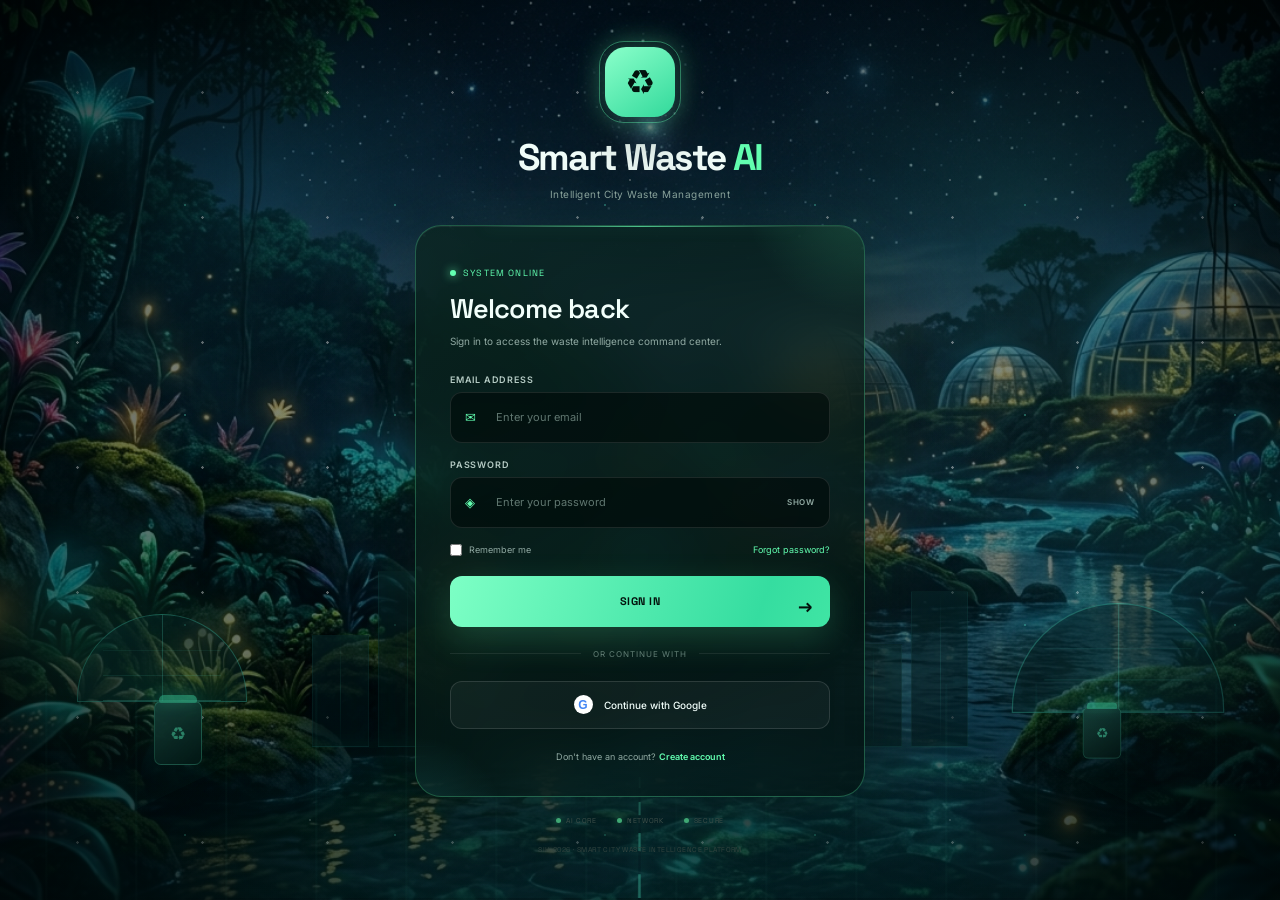
==== frontend/login.html @ f63425d2 "Add futuristic login page" ====
<!DOCTYPE html>
<html lang="en">
<head>
    <meta charset="UTF-8">
    <meta name="viewport" content="width=device-width, initial-scale=1.0">

    <title>Smart Waste AI | Secure Access</title>

    <link rel="icon" type="image/png" href="dustbin-favicon.png">

    <!-- Google Fonts -->
    <link rel="preconnect" href="https://fonts.googleapis.com">
    <link rel="preconnect" href="https://fonts.gstatic.com" crossorigin>

    <link
        href="https://fonts.googleapis.com/css2?family=Inter:wght@400;500;600;700&family=Space+Grotesk:wght@400;500;600;700&display=swap"
        rel="stylesheet"
    >

    <style>

        /* =========================================================
           GLOBAL
        ========================================================= */

        * {
            margin: 0;
            padding: 0;
            box-sizing: border-box;
        }

        :root {
            --green: #63ffb1;
            --green-bright: #8affca;
            --cyan: #48eaff;
            --cyan-soft: #64f4ff;

            --white: #f2fffb;
            --muted: #91aaa3;

            --dark: #020708;
            --panel: rgba(4, 20, 17, 0.68);

            --border: rgba(99, 255, 177, 0.28);
        }

        html,
        body {
            width: 100%;
            min-height: 100%;
        }

        body {
            min-height: 100vh;

            overflow-x: hidden;

            font-family: "Inter", sans-serif;

            color: var(--white);

            background:
                #020708;
        }

        button,
        input {
            font-family: inherit;
        }


        /* =========================================================
           CINEMATIC BACKGROUND
        ========================================================= */

        .background {
            position: fixed;

            inset: 0;

            overflow: hidden;

            pointer-events: none;

            z-index: 0;

            background:
                linear-gradient(
                   rgba(0, 15, 13, 0.35),
                   rgba(0, 8, 10, 0.55)
                ),
                url("Gemini_Generated_Image_nkt866nkt866nkt8.png");

            background-size: cover;
            background-position: center;
            background-repeat: no-repeat;
        }


        /* =========================================================
           SKY
        ========================================================= */

        .sky {
            position: absolute;

            inset: 0;

            background:
                radial-gradient(
                    circle at 20% 20%,
                    rgba(52, 217, 255, 0.10),
                    transparent 20%
                ),
                radial-gradient(
                    circle at 80% 22%,
                    rgba(66, 255, 181, 0.08),
                    transparent 22%
                );
        }


        /* =========================================================
           STARS
        ========================================================= */

        .stars {
            position: absolute;

            inset: 0;

            background-image:
                radial-gradient(
                    circle,
                    rgba(255,255,255,0.9) 1px,
                    transparent 1.5px
                ),
                radial-gradient(
                    circle,
                    rgba(100,255,221,0.7) 1px,
                    transparent 1.5px
                ),
                radial-gradient(
                    circle,
                    rgba(255,255,255,0.55) 1px,
                    transparent 1.5px
                );

            background-size:
                125px 125px,
                210px 210px,
                320px 320px;

            background-position:
                15px 30px,
                80px 100px,
                150px 20px;

            opacity: 0.48;

            animation: starDrift 30s linear infinite;
        }

        @keyframes starDrift {

            from {
                transform: translateY(0);
            }

            to {
                transform: translateY(35px);
            }
        }


        /* =========================================================
           DISTANT FUTURISTIC CITY
        ========================================================= */

        .city {
            position: absolute;

            left: 0;
            right: 0;
            bottom: 17%;

            height: 31%;

            display: flex;

            justify-content: center;

            align-items: flex-end;

            gap: 9px;

            opacity: 0.58;
        }

        .building {
            position: relative;

            width: clamp(32px, 4.5vw, 80px);

            background:
                linear-gradient(
                    180deg,
                    rgba(10, 42, 45, 0.95),
                    rgba(2, 17, 20, 0.99)
                );

            border:
                1px solid rgba(73, 237, 222, 0.12);

            box-shadow:
                inset 0 0 35px rgba(65, 255, 220, 0.035);
        }

        .building::before {
            content: "";

            position: absolute;

            inset: 10px 7px;

            background-image:
                linear-gradient(
                    90deg,
                    transparent 70%,
                    rgba(82,255,211,0.42) 71%,
                    transparent 72%
                ),
                linear-gradient(
                    0deg,
                    transparent 70%,
                    rgba(82,255,211,0.36) 71%,
                    transparent 72%
                );

            background-size:
                15px 18px;

            opacity: 0.55;
        }

        .building::after {
            content: "";

            position: absolute;

            left: 50%;

            top: 0;

            width: 1px;

            height: 100%;

            background:
                linear-gradient(
                    transparent,
                    rgba(78,255,219,0.18),
                    transparent
                );
        }

        .building:nth-child(1) {
            height: 40%;
        }

        .building:nth-child(2) {
            height: 63%;
        }

        .building:nth-child(3) {
            height: 35%;
        }

        .building:nth-child(4) {
            height: 76%;
        }

        .building:nth-child(5) {
            height: 51%;
        }

        .building:nth-child(6) {
            height: 87%;
        }

        .building:nth-child(7) {
            height: 45%;
        }

        .building:nth-child(8) {
            height: 68%;
        }

        .building:nth-child(9) {
            height: 37%;
        }

        .building:nth-child(10) {
            height: 56%;
        }


        /* =========================================================
           FUTURISTIC DOMES
        ========================================================= */

        .dome {
            position: absolute;

            bottom: 22%;

            width: 170px;
            height: 88px;

            border-radius:
                170px 170px 0 0;

            border:
                1px solid rgba(84,255,221,0.34);

            background:
                radial-gradient(
                    ellipse at center bottom,
                    rgba(60,255,207,0.13),
                    rgba(3,23,28,0.48) 65%
                );

            box-shadow:
                0 0 40px rgba(53,244,215,0.08),
                inset 0 0 30px rgba(70,255,219,0.08);
        }

        .dome::before {
            content: "";

            position: absolute;

            left: 50%;
            bottom: 0;

            width: 1px;
            height: 100%;

            background:
                rgba(97,255,225,0.24);
        }

        .dome::after {
            content: "";

            position: absolute;

            left: 15%;
            right: 15%;
            bottom: 0;

            height: 1px;

            background:
                rgba(97,255,225,0.24);

            box-shadow:
                0 -25px 0 rgba(97,255,225,0.12),
                0 -50px 0 rgba(97,255,225,0.08);
        }

        .dome-left {
            left: 6%;
        }

        .dome-right {
            right: 6%;

            transform: scale(1.25);
        }


        /* =========================================================
           SMART BINS
        ========================================================= */

        .smart-bin {
            position: absolute;

            bottom: 15%;

            width: 48px;
            height: 64px;

            border-radius: 7px;

            background:
                linear-gradient(
                    145deg,
                    rgba(31,85,75,0.95),
                    rgba(4,26,22,0.99)
                );

            border:
                1px solid rgba(92,255,199,0.3);

            box-shadow:
                0 0 30px rgba(66,255,192,0.11);
        }

        .smart-bin::before {
            content: "♻";

            position: absolute;

            left: 50%;
            top: 50%;

            transform:
                translate(-50%, -50%);

            color:
                rgba(92,255,199,0.68);

            font-size: 18px;
        }

        .smart-bin::after {
            content: "";

            position: absolute;

            top: -7px;

            left: 4px;
            right: 4px;

            height: 8px;

            border-radius:
                5px 5px 2px 2px;

            background:
                rgba(76,255,194,0.55);

            box-shadow:
                0 0 14px rgba(76,255,194,0.3);
        }

        .bin-left {
            left: 12%;
        }

        .bin-right {
            right: 12%;

            transform: scale(0.8);
        }


        /* =========================================================
           FUTURISTIC ROAD
        ========================================================= */

        .road {
            position: absolute;

            left: 50%;
            bottom: -7%;

            transform:
                translateX(-50%)
                perspective(500px)
                rotateX(65deg);

            width: 76%;
            height: 36%;

            background:
                linear-gradient(
                    90deg,
                    transparent,
                    rgba(30,255,195,0.045),
                    rgba(55,234,255,0.08),
                    rgba(30,255,195,0.045),
                    transparent
                );

            border-top:
                1px solid rgba(67,255,214,0.12);

            box-shadow:
                0 -20px 70px rgba(46,255,206,0.06);
        }

        .road::before {
            content: "";

            position: absolute;

            left: 50%;
            top: -30%;

            width: 2px;
            height: 140%;

            transform:
                translateX(-50%);

            background:
                repeating-linear-gradient(
                    to bottom,
                    rgba(87,255,220,0.6) 0 30px,
                    transparent 30px 65px
                );

            box-shadow:
                0 0 12px rgba(87,255,220,0.45);
        }


        /* =========================================================
           REFLECTIVE GROUND
        ========================================================= */

        .reflection {
            position: absolute;

            left: 0;
            right: 0;
            bottom: 0;

            height: 24%;

            background:
                linear-gradient(
                    180deg,
                    transparent,
                    rgba(20,132,118,0.14)
                );

            opacity: 0.9;
        }

        .reflection::before {
            content: "";

            position: absolute;

            inset: 0;

            background:
                repeating-linear-gradient(
                    90deg,
                    transparent 0 45px,
                    rgba(91,255,218,0.055) 46px,
                    transparent 48px 90px
                );

            animation:
                reflectionMove 8s linear infinite;
        }

        @keyframes reflectionMove {

            from {
                transform: translateX(0);
            }

            to {
                transform: translateX(90px);
            }
        }


        /* =========================================================
           ATMOSPHERIC LIGHT
        ========================================================= */

        .light-beam {
            position: absolute;

            width: 450px;
            height: 450px;

            border-radius: 50%;

            background:
                radial-gradient(
                    circle,
                    rgba(54,255,202,0.16),
                    rgba(54,255,202,0.04) 35%,
                    transparent 70%
                );

            filter: blur(15px);

            animation:
                lightPulse 5s ease-in-out infinite;
        }

        .light-one {
            left: -160px;
            bottom: 4%;
        }

        .light-two {
            right: -160px;
            bottom: 10%;

            background:
                radial-gradient(
                    circle,
                    rgba(55,220,255,0.14),
                    transparent 70%
                );

            animation-delay: 2s;
        }

        @keyframes lightPulse {

            0%,
            100% {
                transform: scale(1);
                opacity: 0.7;
            }

            50% {
                transform: scale(1.12);
                opacity: 1;
            }
        }


        /* =========================================================
           FLOATING PARTICLES
        ========================================================= */

        .particle {
            position: absolute;

            width: 3px;
            height: 3px;

            border-radius: 50%;

            background:
                #6dffcf;

            box-shadow:
                0 0 12px #6dffcf;

            opacity: 0;

            animation:
                particleFloat linear infinite;
        }

        .particle:nth-child(1) {
            left: 8%;
            top: 70%;
            animation-duration: 9s;
        }

        .particle:nth-child(2) {
            left: 18%;
            top: 45%;
            animation-duration: 12s;
        }

        .particle:nth-child(3) {
            left: 30%;
            top: 80%;
            animation-duration: 10s;
        }

        .particle:nth-child(4) {
            left: 44%;
            top: 25%;
            animation-duration: 13s;
        }

        .particle:nth-child(5) {
            left: 62%;
            top: 70%;
            animation-duration: 11s;
        }

        .particle:nth-child(6) {
            left: 74%;
            top: 38%;
            animation-duration: 14s;
        }

        .particle:nth-child(7) {
            left: 88%;
            top: 65%;
            animation-duration: 10s;
        }

        .particle:nth-child(8) {
            left: 95%;
            top: 20%;
            animation-duration: 12s;
        }

        @keyframes particleFloat {

            0% {
                transform:
                    translate3d(0,40px,0)
                    scale(0.4);

                opacity: 0;
            }

            20% {
                opacity: 0.8;
            }

            80% {
                opacity: 0.8;
            }

            100% {
                transform:
                    translate3d(30px,-130px,0)
                    scale(1);

                opacity: 0;
            }
        }


        /* =========================================================
           VIGNETTE
        ========================================================= */

        .background::after {
            content: "";

            position: absolute;

            inset: 0;

            background:
                radial-gradient(
                    ellipse at center,
                    transparent 25%,
                    rgba(0,5,7,0.22) 60%,
                    rgba(0,3,5,0.78) 100%
                );
        }


        /* =========================================================
           PAGE
        ========================================================= */

        .page {
            position: relative;

            z-index: 5;

            min-height: 100vh;

            display: flex;

            align-items: center;
            justify-content: center;

            padding:
                35px 20px;
        }


        /* =========================================================
           AUTH CONTAINER
        ========================================================= */

        .auth-container {
            width: min(450px, 100%);

            animation:
                pageEnter 0.9s ease forwards;
        }

        @keyframes pageEnter {

            from {
                opacity: 0;

                transform:
                    translateY(25px)
                    scale(0.98);
            }

            to {
                opacity: 1;

                transform:
                    translateY(0)
                    scale(1);
            }
        }


        /* =========================================================
           BRAND
        ========================================================= */

        .brand {
            text-align: center;

            margin-bottom: 25px;
        }

        .logo {
            position: relative;

            width: 70px;
            height: 70px;

            margin:
                0 auto 17px;

            display: flex;

            align-items: center;
            justify-content: center;

            border-radius: 21px;

            font-size: 34px;

            color: #02130d;

            background:
                linear-gradient(
                    145deg,
                    #8affca,
                    #32d99b
                );

            box-shadow:
                0 0 30px rgba(99,255,177,0.3),
                0 18px 55px rgba(0,0,0,0.4);

            animation:
                logoFloat 4s ease-in-out infinite;
        }

        .logo::before {
            content: "";

            position: absolute;

            inset: -6px;

            border-radius: 25px;

            border:
                1px solid rgba(99,255,177,0.4);

            box-shadow:
                0 0 25px rgba(99,255,177,0.12);

            animation:
                logoPulse 2.6s ease-in-out infinite;
        }

        @keyframes logoFloat {

            0%,
            100% {
                transform: translateY(0);
            }

            50% {
                transform: translateY(-5px);
            }
        }

        @keyframes logoPulse {

            0%,
            100% {
                opacity: 0.3;
                transform: scale(1);
            }

            50% {
                opacity: 0.8;
                transform: scale(1.08);
            }
        }

        .brand h1 {
            font-family:
                "Space Grotesk",
                sans-serif;

            font-size:
                clamp(29px, 6vw, 37px);

            font-weight: 700;

            letter-spacing:
                -0.045em;
        }

        .brand h1 span {
            color: var(--green);
        }

        .brand p {
            margin-top: 7px;

            color: var(--muted);

            font-size: 10px;

            letter-spacing:
                0.05em;
        }


        /* =========================================================
           GLASS LOGIN PANEL
        ========================================================= */

        .card {
            position: relative;

            padding: 34px;

            border-radius: 26px;

            background:
                linear-gradient(
                    145deg,
                    rgba(10,37,31,0.78),
                    rgba(2,15,13,0.72)
                );

            border:
                1px solid rgba(99,255,177,0.28);

            backdrop-filter:
                blur(25px);

            -webkit-backdrop-filter:
                blur(25px);

            box-shadow:
                0 35px 100px rgba(0,0,0,0.58),
                0 0 70px rgba(99,255,177,0.07),
                inset 0 1px 0 rgba(255,255,255,0.06);

            overflow: hidden;
        }

        .card::before {
            content: "";

            position: absolute;

            width: 240px;
            height: 240px;

            top: -150px;
            right: -120px;

            border-radius: 50%;

            background:
                radial-gradient(
                    circle,
                    rgba(99,255,177,0.18),
                    transparent 70%
                );
        }

        .card::after {
            content: "";

            position: absolute;

            width: 180px;
            height: 180px;

            bottom: -120px;
            left: -90px;

            border-radius: 50%;

            background:
                radial-gradient(
                    circle,
                    rgba(71,234,255,0.14),
                    transparent 70%
                );
        }


        /* =========================================================
           CARD TOP LIGHT
        ========================================================= */

        .card-top-line {
            position: absolute;

            top: 0;
            left: 15%;

            width: 70%;
            height: 1px;

            background:
                linear-gradient(
                    90deg,
                    transparent,
                    rgba(99,255,177,0.7),
                    transparent
                );

            box-shadow:
                0 0 15px rgba(99,255,177,0.35);
        }


        /* =========================================================
           HEADING
        ========================================================= */

        .heading {
            margin-bottom: 25px;
        }

        .heading .status {
            display: inline-flex;

            align-items: center;

            gap: 7px;

            margin-bottom: 12px;

            color: var(--green);

            font-family:
                "Space Grotesk",
                sans-serif;

            font-size: 9px;

            text-transform: uppercase;

            letter-spacing:
                0.13em;
        }

        .status-dot {
            width: 6px;
            height: 6px;

            border-radius: 50%;

            background:
                var(--green);

            box-shadow:
                0 0 10px var(--green);

            animation:
                statusPulse 1.8s infinite;
        }

        @keyframes statusPulse {

            0%,
            100% {
                opacity: 1;
                transform: scale(1);
            }

            50% {
                opacity: 0.35;
                transform: scale(0.75);
            }
        }

        .heading h2 {
            font-family:
                "Space Grotesk",
                sans-serif;

            font-size: 27px;

            font-weight: 600;

            letter-spacing:
                -0.035em;
        }

        .heading p {
            margin-top: 7px;

            color: var(--muted);

            font-size: 10px;

            line-height: 1.6;
        }


        /* =========================================================
           FORM FIELDS
        ========================================================= */

        .field {
            margin-bottom: 16px;
        }

        .field label {
            display: block;

            margin-bottom: 7px;

            color: #b6ccc5;

            font-size: 9px;

            font-weight: 600;

            text-transform: uppercase;

            letter-spacing:
                0.09em;
        }

        .input-wrapper {
            position: relative;
        }

        .input-icon {
            position: absolute;

            left: 15px;
            top: 50%;

            transform:
                translateY(-50%);

            color:
                var(--green);

            font-size: 13px;

            z-index: 2;

            pointer-events: none;
        }

        .field input {
            width: 100%;

            height: 51px;

            padding:
                0 45px;

            border-radius: 12px;

            border:
                1px solid rgba(255,255,255,0.10);

            outline: none;

            background:
                rgba(1,11,9,0.62);

            color:
                var(--white);

            font-size: 11px;

            transition:
                border 0.25s ease,
                box-shadow 0.25s ease,
                background 0.25s ease,
                transform 0.25s ease;
        }

        .field input::placeholder {
            color:
                #607770;
        }

        .field input:focus {
            border-color:
                rgba(99,255,177,0.7);

            background:
                rgba(4,22,17,0.85);

            box-shadow:
                0 0 0 3px rgba(99,255,177,0.06),
                0 0 28px rgba(99,255,177,0.06);

            transform:
                translateY(-1px);
        }


        /* =========================================================
           PASSWORD TOGGLE
        ========================================================= */

        .password-toggle {
            position: absolute;

            right: 10px;
            top: 50%;

            transform:
                translateY(-50%);

            border: none;

            background: transparent;

            color:
                var(--muted);

            cursor: pointer;

            font-size: 8px;

            font-weight: 600;

            letter-spacing:
                0.05em;

            padding: 6px;
        }

        .password-toggle:hover {
            color:
                var(--green);
        }


        /* =========================================================
           OPTIONS
        ========================================================= */

        .options {
            display: flex;

            justify-content:
                space-between;

            align-items:
                center;

            margin-top: 3px;

            margin-bottom: 20px;

            font-size: 9px;
        }

        .remember {
            display: flex;

            align-items: center;

            gap: 7px;

            color:
                var(--muted);

            cursor: pointer;
        }

        .remember input {
            width: 12px;
            height: 12px;

            accent-color:
                var(--green);

            cursor: pointer;
        }

        .forgot {
            border: none;

            background: transparent;

            color:
                var(--green);

            cursor: pointer;

            font-size: 9px;
        }

        .forgot:hover {
            text-decoration: underline;
        }


        /* =========================================================
           SIGN IN BUTTON
        ========================================================= */

        .login-button {
            position: relative;

            width: 100%;
            height: 51px;

            border: none;

            border-radius: 12px;

            cursor: pointer;

            overflow: hidden;

            background:
                linear-gradient(
                    110deg,
                    #7dffc5,
                    #35dda0,
                    #63ffb1,
                    #35d9df
                );

            background-size:
                250% 100%;

            color:
                #03130d;

            font-family:
                "Space Grotesk",
                sans-serif;

            font-size: 11px;

            font-weight: 700;

            letter-spacing:
                0.05em;

            box-shadow:
                0 12px 35px rgba(99,255,177,0.19);

            transition:
                transform 0.2s ease,
                box-shadow 0.2s ease;

            animation:
                buttonGradient 5s linear infinite;
        }

        @keyframes buttonGradient {

            0% {
                background-position:
                    0% 50%;
            }

            100% {
                background-position:
                    250% 50%;
            }
        }

        .login-button:hover {
            transform:
                translateY(-2px);

            box-shadow:
                0 17px 45px rgba(99,255,177,0.30);
        }

        .login-button:active {
            transform:
                translateY(0);
        }

        .button-arrow {
            position: absolute;

            right: 17px;

            font-size: 18px;

            transition:
                transform 0.2s ease;
        }

        .login-button:hover .button-arrow {
            transform:
                translateX(5px);
        }


        /* =========================================================
           DIVIDER
        ========================================================= */

        .divider {
            display: flex;

            align-items: center;

            gap: 12px;

            margin:
                22px 0;
        }

        .divider::before,
        .divider::after {
            content: "";

            flex: 1;

            height: 1px;

            background:
                rgba(255,255,255,0.08);
        }

        .divider span {
            color:
                #637b74;

            font-size: 8px;

            text-transform:
                uppercase;

            letter-spacing:
                0.12em;
        }


        /* =========================================================
           GOOGLE BUTTON
        ========================================================= */

        .google-button {
            width: 100%;

            height: 48px;

            display: flex;

            align-items: center;

            justify-content: center;

            gap: 11px;

            border-radius: 12px;

            border:
                1px solid rgba(255,255,255,0.12);

            background:
                rgba(255,255,255,0.045);

            color:
                var(--white);

            cursor: pointer;

            font-size: 10px;

            font-weight: 500;

            transition:
                0.25s ease;
        }

        .google-button:hover {
            background:
                rgba(255,255,255,0.085);

            border-color:
                rgba(255,255,255,0.22);

            transform:
                translateY(-1px);

            box-shadow:
                0 10px 25px rgba(0,0,0,0.18);
        }

        .google-icon {
            width: 19px;
            height: 19px;

            border-radius: 50%;

            display: flex;

            align-items: center;
            justify-content: center;

            background:
                white;

            color:
                #4285f4;

            font-family:
                Arial, sans-serif;

            font-size: 12px;

            font-weight: 700;
        }


        /* =========================================================
           SIGN UP
        ========================================================= */

        .signup {
            margin-top: 22px;

            text-align: center;

            color:
                var(--muted);

            font-size: 9px;
        }

        .signup button {
            border: none;

            background: transparent;

            color:
                var(--green);

            font-weight: 600;

            cursor: pointer;

            font-size: inherit;
        }

        .signup button:hover {
            text-decoration:
                underline;
        }


        /* =========================================================
           SYSTEM STATUS
        ========================================================= */

        .system-status {
            display: flex;

            justify-content: center;

            gap: 20px;

            margin-top: 19px;

            color:
                #60766f;

            font-family:
                "Space Grotesk",
                sans-serif;

            font-size: 7px;

            text-transform:
                uppercase;

            letter-spacing:
                0.10em;
        }

        .system-status span {
            display: flex;

            align-items: center;

            gap: 5px;
        }

        .system-status i {
            width: 5px;
            height: 5px;

            border-radius: 50%;

            background:
                var(--green);

            box-shadow:
                0 0 8px var(--green);
        }


        /* =========================================================
           FOOTER
        ========================================================= */

        .footer {
            margin-top: 20px;

            text-align:
                center;

            color:
                #405650;

            font-family:
                "Space Grotesk",
                sans-serif;

            font-size: 7px;

            letter-spacing:
                0.06em;
        }


        /* =========================================================
           RESPONSIVE
        ========================================================= */

        @media (max-width: 700px) {

            .city {
                bottom: 14%;
            }

            .dome {
                opacity: 0.55;
                transform: scale(0.75);
            }

            .dome-right {
                transform: scale(0.9);
            }

            .smart-bin {
                opacity: 0.55;
            }

            .road {
                width: 130%;
            }
        }


        @media (max-width: 520px) {

            .page {
                padding:
                    25px 14px;
            }

            .card {
                padding:
                    27px 20px;

                border-radius:
                    21px;
            }

            .brand {
                margin-bottom:
                    20px;
            }

            .brand h1 {
                font-size:
                    28px;
            }

            .logo {
                width: 61px;
                height: 61px;

                font-size: 29px;
            }

            .heading h2 {
                font-size:
                    24px;
            }

            .city {
                opacity:
                    0.35;
            }

            .dome {
                opacity:
                    0.25;
            }

            .system-status {
                gap: 11px;

                flex-wrap:
                    wrap;
            }
        }


        @media (max-height: 720px) {

            .page {
                padding-top:
                    15px;

                padding-bottom:
                    15px;
            }

            .brand {
                margin-bottom:
                    13px;
            }

            .logo {
                width: 55px;
                height: 55px;

                margin-bottom:
                    10px;

                font-size:
                    25px;
            }

            .card {
                padding:
                    24px 27px;
            }

            .heading {
                margin-bottom:
                    17px;
            }

            .field {
                margin-bottom:
                    11px;
            }

            .options {
                margin-bottom:
                    13px;
            }

            .divider {
                margin:
                    15px 0;
            }

            .signup {
                margin-top:
                    15px;
            }
        }

    </style>
</head>


<body>

    <!-- =========================================================
         CINEMATIC BACKGROUND
    ========================================================= -->

    <div class="background">

        <div class="sky"></div>

        <div class="stars"></div>


        <!-- Distant futuristic city -->

        <div class="city">

            <div class="building"></div>
            <div class="building"></div>
            <div class="building"></div>
            <div class="building"></div>
            <div class="building"></div>
            <div class="building"></div>
            <div class="building"></div>
            <div class="building"></div>
            <div class="building"></div>
            <div class="building"></div>

        </div>


        <!-- Futuristic environmental structures -->

        <div class="dome dome-left"></div>

        <div class="dome dome-right"></div>


        <!-- Smart waste bins -->

        <div class="smart-bin bin-left"></div>

        <div class="smart-bin bin-right"></div>


        <!-- Futuristic road -->

        <div class="road"></div>


        <!-- Ground reflection -->

        <div class="reflection"></div>


        <!-- Atmospheric lighting -->

        <div class="light-beam light-one"></div>

        <div class="light-beam light-two"></div>


        <!-- Floating particles -->

        <div class="particle"></div>
        <div class="particle"></div>
        <div class="particle"></div>
        <div class="particle"></div>
        <div class="particle"></div>
        <div class="particle"></div>
        <div class="particle"></div>
        <div class="particle"></div>

    </div>


    <!-- =========================================================
         LOGIN PAGE
    ========================================================= -->

    <main class="page">

        <section class="auth-container">


            <!-- =================================================
                 BRAND
            ================================================= -->

            <div class="brand">

                <div class="logo">
                    ♻
                </div>

                <h1>
                    Smart Waste <span>AI</span>
                </h1>

                <p>
                    Intelligent City Waste Management
                </p>

            </div>


            <!-- =================================================
                 LOGIN CARD
            ================================================= -->

            <div class="card">

                <div class="card-top-line"></div>


                <!-- Heading -->

                <div class="heading">

                    <div class="status">

                        <span class="status-dot"></span>

                        SYSTEM ONLINE

                    </div>

                    <h2>
                        Welcome back
                    </h2>

                    <p>
                        Sign in to access the waste intelligence
                        command center.
                    </p>

                </div>


                <!-- =================================================
                     EMAIL
                ================================================= -->

                <div class="field">

                    <label for="email">
                        Email Address
                    </label>

                    <div class="input-wrapper">

                        <span class="input-icon">
                            ✉
                        </span>

                        <input
                            type="email"
                            id="email"
                            placeholder="Enter your email"
                            autocomplete="email"
                        >

                    </div>

                </div>


                <!-- =================================================
                     PASSWORD
                ================================================= -->

                <div class="field">

                    <label for="password">
                        Password
                    </label>

                    <div class="input-wrapper">

                        <span class="input-icon">
                            ◈
                        </span>

                        <input
                            type="password"
                            id="password"
                            placeholder="Enter your password"
                            autocomplete="current-password"
                        >

                        <button
                            type="button"
                            class="password-toggle"
                            id="passwordToggle"
                            onclick="togglePassword()"
                        >
                            SHOW
                        </button>

                    </div>

                </div>


                <!-- =================================================
                     OPTIONS
                ================================================= -->

                <div class="options">

                    <label class="remember">

                        <input
                            type="checkbox"
                            id="remember"
                        >

                        Remember me

                    </label>


                    <button
                        type="button"
                        class="forgot"
                        onclick="forgotPassword()"
                    >
                        Forgot password?
                    </button>

                </div>


                <!-- =================================================
                     SIGN IN
                ================================================= -->

                <button
                    type="button"
                    class="login-button"
                    onclick="login()"
                >

                    SIGN IN

                    <span class="button-arrow">
                        →
                    </span>

                </button>


                <!-- =================================================
                     DIVIDER
                ================================================= -->

                <div class="divider">

                    <span>
                        or continue with
                    </span>

                </div>


                <!-- =================================================
                     GOOGLE
                ================================================= -->

                <button
                    type="button"
                    class="google-button"
                    onclick="googleLogin()"
                >

                    <span class="google-icon">
                        G
                    </span>

                    Continue with Google

                </button>


                <!-- =================================================
                     CREATE ACCOUNT
                ================================================= -->

                <div class="signup">

                    Don't have an account?

                    <button
                        type="button"
                        onclick="createAccount()"
                    >
                        Create account
                    </button>

                </div>

            </div>


            <!-- =================================================
                 SYSTEM STATUS
            ================================================= -->

            <div class="system-status">

                <span>
                    <i></i>
                    AI CORE
                </span>

                <span>
                    <i></i>
                    NETWORK
                </span>

                <span>
                    <i></i>
                    SECURE
                </span>

            </div>


            <!-- =================================================
                 FOOTER
            ================================================= -->

            <div class="footer">

                SIH 2026 · SMART CITY WASTE INTELLIGENCE PLATFORM

            </div>

        </section>

    </main>


    <!-- =========================================================
         TEMPORARY JAVASCRIPT
         
         IMPORTANT:
         This is UI-only for now.
         Real authentication will be connected later.
    ========================================================= -->

    <script>

        /* =====================================================
           PASSWORD VISIBILITY
        ===================================================== */

        function togglePassword() {

            const password =
                document.getElementById("password");

            const button =
                document.getElementById("passwordToggle");


            if (password.type === "password") {

                password.type = "text";

                button.textContent = "HIDE";

            } else {

                password.type = "password";

                button.textContent = "SHOW";

            }

        }


        /* =====================================================
           LOGIN
        ===================================================== */

        function login() {

            const email =
                document
                    .getElementById("email")
                    .value
                    .trim();

            const password =
                document
                    .getElementById("password")
                    .value;


            if (!email) {

                alert(
                    "Please enter your email address."
                );

                return;
            }


            if (!password) {

                alert(
                    "Please enter your password."
                );

                return;
            }


            /*
             * TEMPORARY
             *
             * Real authentication will be connected to:
             *
             * FastAPI
             * PostgreSQL
             * Secure password hashing
             * Session/JWT authentication
             */

            alert(
                "Authentication will be connected in the next step."
            );

        }


        /* =====================================================
           GOOGLE LOGIN
        ===================================================== */

        function googleLogin() {

            /*
             * TEMPORARY
             *
             * Google OAuth will be connected later.
             */

            alert(
                "Google Login will be connected in the authentication setup."
            );

        }


        /* =====================================================
           CREATE ACCOUNT
        ===================================================== */

        function createAccount() {

            alert(
                "Registration will be connected in the next authentication step."
            );

        }


        /* =====================================================
           FORGOT PASSWORD
        ===================================================== */

        function forgotPassword() {

            alert(
                "Password recovery will be connected after the database authentication system is ready."
            );

        }

    </script>

</body>
</html>
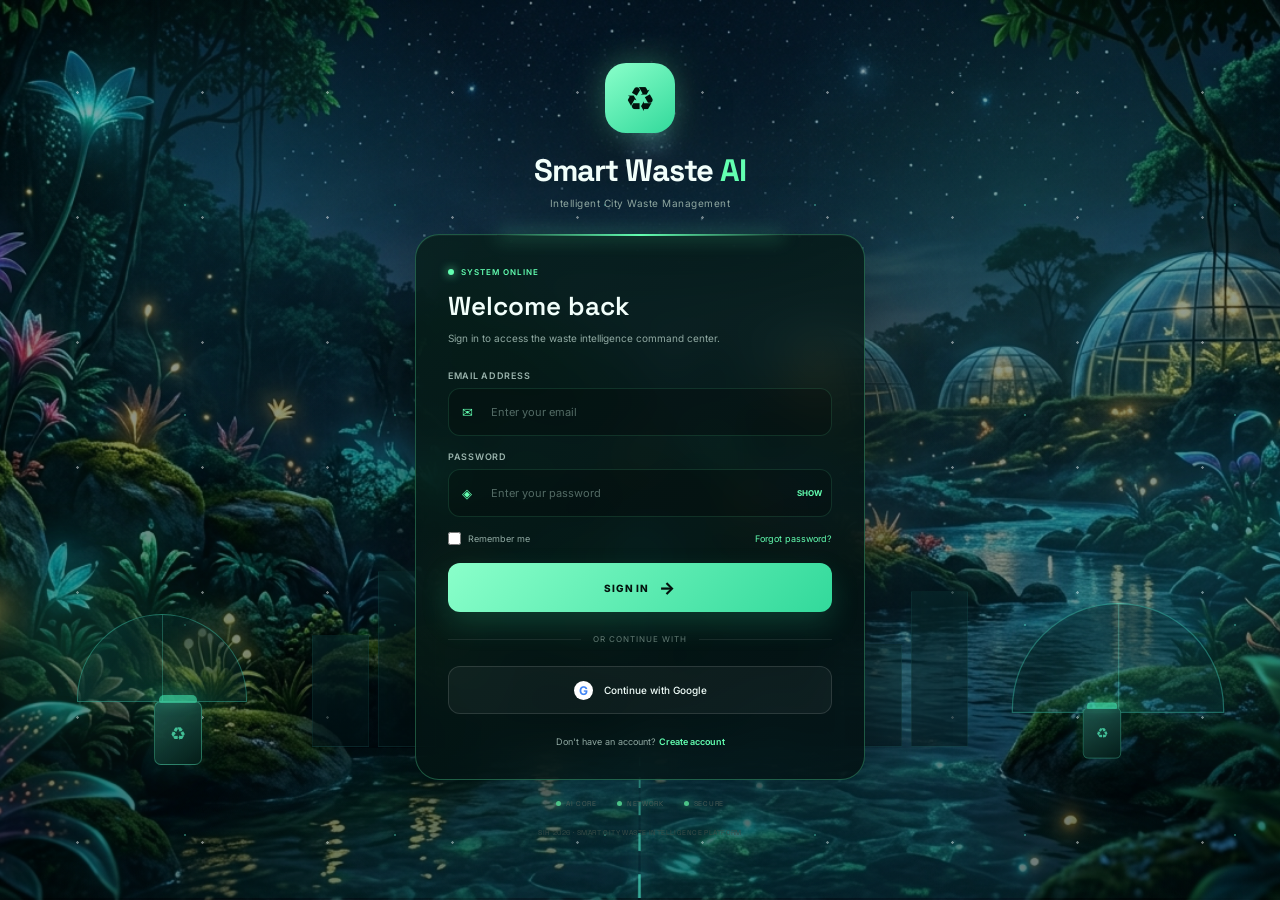
==== commit 1247e11d: "feat: add authentication and futuristic dashboard UI" ====
--- a/frontend/login.html
+++ b/frontend/login.html
@@ -1,5 +1,6 @@
 <!DOCTYPE html>
 <html lang="en">
+
 <head>
     <meta charset="UTF-8">
     <meta name="viewport" content="width=device-width, initial-scale=1.0">
@@ -8,7 +9,6 @@
 
     <link rel="icon" type="image/png" href="dustbin-favicon.png">
 
-    <!-- Google Fonts -->
     <link rel="preconnect" href="https://fonts.googleapis.com">
     <link rel="preconnect" href="https://fonts.gstatic.com" crossorigin>
 
@@ -33,13 +33,12 @@
             --green: #63ffb1;
             --green-bright: #8affca;
             --cyan: #48eaff;
-            --cyan-soft: #64f4ff;
 
             --white: #f2fffb;
             --muted: #91aaa3;
 
             --dark: #020708;
-            --panel: rgba(4, 20, 17, 0.68);
+            --panel: rgba(4, 20, 17, 0.72);
 
             --border: rgba(99, 255, 177, 0.28);
         }
@@ -52,15 +51,12 @@
 
         body {
             min-height: 100vh;
-
             overflow-x: hidden;
 
             font-family: "Inter", sans-serif;
-
             color: var(--white);
 
-            background:
-                #020708;
+            background: #020708;
         }
 
         button,
@@ -70,24 +66,22 @@
 
 
         /* =========================================================
-           CINEMATIC BACKGROUND
+           BACKGROUND
         ========================================================= */
 
         .background {
             position: fixed;
-
             inset: 0;
 
             overflow: hidden;
-
             pointer-events: none;
 
             z-index: 0;
 
             background:
                 linear-gradient(
-                   rgba(0, 15, 13, 0.35),
-                   rgba(0, 8, 10, 0.55)
+                    rgba(0, 15, 13, 0.35),
+                    rgba(0, 8, 10, 0.55)
                 ),
                 url("Gemini_Generated_Image_nkt866nkt866nkt8.png");
 
@@ -96,14 +90,8 @@
             background-repeat: no-repeat;
         }
 
-
-        /* =========================================================
-           SKY
-        ========================================================= */
-
         .sky {
             position: absolute;
-
             inset: 0;
 
             background:
@@ -119,14 +107,8 @@
                 );
         }
 
-
-        /* =========================================================
-           STARS
-        ========================================================= */
-
         .stars {
             position: absolute;
-
             inset: 0;
 
             background-image:
@@ -139,22 +121,15 @@
                     circle,
                     rgba(100,255,221,0.7) 1px,
                     transparent 1.5px
-                ),
-                radial-gradient(
-                    circle,
-                    rgba(255,255,255,0.55) 1px,
-                    transparent 1.5px
                 );
 
             background-size:
                 125px 125px,
-                210px 210px,
-                320px 320px;
+                210px 210px;
 
             background-position:
                 15px 30px,
-                80px 100px,
-                150px 20px;
+                80px 100px;
 
             opacity: 0.48;
 
@@ -162,7 +137,6 @@
         }
 
         @keyframes starDrift {
-
             from {
                 transform: translateY(0);
             }
@@ -174,7 +148,7 @@
 
 
         /* =========================================================
-           DISTANT FUTURISTIC CITY
+           CITY
         ========================================================= */
 
         .city {
@@ -187,9 +161,7 @@
             height: 31%;
 
             display: flex;
-
             justify-content: center;
-
             align-items: flex-end;
 
             gap: 9px;
@@ -209,8 +181,7 @@
                     rgba(2, 17, 20, 0.99)
                 );
 
-            border:
-                1px solid rgba(73, 237, 222, 0.12);
+            border: 1px solid rgba(73, 237, 222, 0.12);
 
             box-shadow:
                 inset 0 0 35px rgba(65, 255, 220, 0.035);
@@ -220,7 +191,6 @@
             content: "";
 
             position: absolute;
-
             inset: 10px 7px;
 
             background-image:
@@ -237,31 +207,8 @@
                     transparent 72%
                 );
 
-            background-size:
-                15px 18px;
-
+            background-size: 15px 18px;
             opacity: 0.55;
-        }
-
-        .building::after {
-            content: "";
-
-            position: absolute;
-
-            left: 50%;
-
-            top: 0;
-
-            width: 1px;
-
-            height: 100%;
-
-            background:
-                linear-gradient(
-                    transparent,
-                    rgba(78,255,219,0.18),
-                    transparent
-                );
         }
 
         .building:nth-child(1) {
@@ -306,7 +253,7 @@
 
 
         /* =========================================================
-           FUTURISTIC DOMES
+           DOMES
         ========================================================= */
 
         .dome {
@@ -317,11 +264,9 @@
             width: 170px;
             height: 88px;
 
-            border-radius:
-                170px 170px 0 0;
-
-            border:
-                1px solid rgba(84,255,221,0.34);
+            border-radius: 170px 170px 0 0;
+
+            border: 1px solid rgba(84,255,221,0.34);
 
             background:
                 radial-gradient(
@@ -346,27 +291,7 @@
             width: 1px;
             height: 100%;
 
-            background:
-                rgba(97,255,225,0.24);
-        }
-
-        .dome::after {
-            content: "";
-
-            position: absolute;
-
-            left: 15%;
-            right: 15%;
-            bottom: 0;
-
-            height: 1px;
-
-            background:
-                rgba(97,255,225,0.24);
-
-            box-shadow:
-                0 -25px 0 rgba(97,255,225,0.12),
-                0 -50px 0 rgba(97,255,225,0.08);
+            background: rgba(97,255,225,0.24);
         }
 
         .dome-left {
@@ -375,7 +300,6 @@
 
         .dome-right {
             right: 6%;
-
             transform: scale(1.25);
         }
 
@@ -401,8 +325,7 @@
                     rgba(4,26,22,0.99)
                 );
 
-            border:
-                1px solid rgba(92,255,199,0.3);
+            border: 1px solid rgba(92,255,199,0.3);
 
             box-shadow:
                 0 0 30px rgba(66,255,192,0.11);
@@ -416,11 +339,9 @@
             left: 50%;
             top: 50%;
 
-            transform:
-                translate(-50%, -50%);
-
-            color:
-                rgba(92,255,199,0.68);
+            transform: translate(-50%, -50%);
+
+            color: rgba(92,255,199,0.68);
 
             font-size: 18px;
         }
@@ -437,11 +358,9 @@
 
             height: 8px;
 
-            border-radius:
-                5px 5px 2px 2px;
-
-            background:
-                rgba(76,255,194,0.55);
+            border-radius: 5px 5px 2px 2px;
+
+            background: rgba(76,255,194,0.55);
 
             box-shadow:
                 0 0 14px rgba(76,255,194,0.3);
@@ -453,13 +372,12 @@
 
         .bin-right {
             right: 12%;
-
             transform: scale(0.8);
         }
 
 
         /* =========================================================
-           FUTURISTIC ROAD
+           ROAD
         ========================================================= */
 
         .road {
@@ -488,9 +406,6 @@
 
             border-top:
                 1px solid rgba(67,255,214,0.12);
-
-            box-shadow:
-                0 -20px 70px rgba(46,255,206,0.06);
         }
 
         .road::before {
@@ -504,8 +419,7 @@
             width: 2px;
             height: 140%;
 
-            transform:
-                translateX(-50%);
+            transform: translateX(-50%);
 
             background:
                 repeating-linear-gradient(
@@ -520,61 +434,7 @@
 
 
         /* =========================================================
-           REFLECTIVE GROUND
-        ========================================================= */
-
-        .reflection {
-            position: absolute;
-
-            left: 0;
-            right: 0;
-            bottom: 0;
-
-            height: 24%;
-
-            background:
-                linear-gradient(
-                    180deg,
-                    transparent,
-                    rgba(20,132,118,0.14)
-                );
-
-            opacity: 0.9;
-        }
-
-        .reflection::before {
-            content: "";
-
-            position: absolute;
-
-            inset: 0;
-
-            background:
-                repeating-linear-gradient(
-                    90deg,
-                    transparent 0 45px,
-                    rgba(91,255,218,0.055) 46px,
-                    transparent 48px 90px
-                );
-
-            animation:
-                reflectionMove 8s linear infinite;
-        }
-
-        @keyframes reflectionMove {
-
-            from {
-                transform: translateX(0);
-            }
-
-            to {
-                transform: translateX(90px);
-            }
-        }
-
-
-        /* =========================================================
-           ATMOSPHERIC LIGHT
+           LIGHTING
         ========================================================= */
 
         .light-beam {
@@ -634,127 +494,6 @@
 
 
         /* =========================================================
-           FLOATING PARTICLES
-        ========================================================= */
-
-        .particle {
-            position: absolute;
-
-            width: 3px;
-            height: 3px;
-
-            border-radius: 50%;
-
-            background:
-                #6dffcf;
-
-            box-shadow:
-                0 0 12px #6dffcf;
-
-            opacity: 0;
-
-            animation:
-                particleFloat linear infinite;
-        }
-
-        .particle:nth-child(1) {
-            left: 8%;
-            top: 70%;
-            animation-duration: 9s;
-        }
-
-        .particle:nth-child(2) {
-            left: 18%;
-            top: 45%;
-            animation-duration: 12s;
-        }
-
-        .particle:nth-child(3) {
-            left: 30%;
-            top: 80%;
-            animation-duration: 10s;
-        }
-
-        .particle:nth-child(4) {
-            left: 44%;
-            top: 25%;
-            animation-duration: 13s;
-        }
-
-        .particle:nth-child(5) {
-            left: 62%;
-            top: 70%;
-            animation-duration: 11s;
-        }
-
-        .particle:nth-child(6) {
-            left: 74%;
-            top: 38%;
-            animation-duration: 14s;
-        }
-
-        .particle:nth-child(7) {
-            left: 88%;
-            top: 65%;
-            animation-duration: 10s;
-        }
-
-        .particle:nth-child(8) {
-            left: 95%;
-            top: 20%;
-            animation-duration: 12s;
-        }
-
-        @keyframes particleFloat {
-
-            0% {
-                transform:
-                    translate3d(0,40px,0)
-                    scale(0.4);
-
-                opacity: 0;
-            }
-
-            20% {
-                opacity: 0.8;
-            }
-
-            80% {
-                opacity: 0.8;
-            }
-
-            100% {
-                transform:
-                    translate3d(30px,-130px,0)
-                    scale(1);
-
-                opacity: 0;
-            }
-        }
-
-
-        /* =========================================================
-           VIGNETTE
-        ========================================================= */
-
-        .background::after {
-            content: "";
-
-            position: absolute;
-
-            inset: 0;
-
-            background:
-                radial-gradient(
-                    ellipse at center,
-                    transparent 25%,
-                    rgba(0,5,7,0.22) 60%,
-                    rgba(0,3,5,0.78) 100%
-                );
-        }
-
-
-        /* =========================================================
            PAGE
         ========================================================= */
 
@@ -766,18 +505,11 @@
             min-height: 100vh;
 
             display: flex;
-
             align-items: center;
             justify-content: center;
 
-            padding:
-                35px 20px;
-        }
-
-
-        /* =========================================================
-           AUTH CONTAINER
-        ========================================================= */
+            padding: 35px 20px;
+        }
 
         .auth-container {
             width: min(450px, 100%);
@@ -812,21 +544,16 @@
 
         .brand {
             text-align: center;
-
             margin-bottom: 25px;
         }
 
         .logo {
-            position: relative;
-
             width: 70px;
             height: 70px;
 
-            margin:
-                0 auto 17px;
+            margin: 0 auto 17px;
 
             display: flex;
-
             align-items: center;
             justify-content: center;
 
@@ -846,798 +573,722 @@
             box-shadow:
                 0 0 30px rgba(99,255,177,0.3),
                 0 18px 55px rgba(0,0,0,0.4);
-
-            animation:
-                logoFloat 4s ease-in-out infinite;
-        }
-
-        .logo::before {
+        }
+
+        .brand h1 {
+            font-family: "Space Grotesk", sans-serif;
+
+            font-size: 31px;
+            font-weight: 700;
+
+            letter-spacing: -0.03em;
+        }
+
+        .brand h1 span {
+            color: var(--green);
+        }
+
+        .brand p {
+            margin-top: 7px;
+
+            color: var(--muted);
+
+            font-size: 10px;
+            letter-spacing: 0.05em;
+        }
+
+
+        /* =========================================================
+           CARD
+        ========================================================= */
+
+        .card {
+            position: relative;
+
+            padding: 32px;
+
+            border-radius: 24px;
+
+            background:
+                linear-gradient(
+                    145deg,
+                    rgba(6,30,25,0.82),
+                    rgba(2,14,15,0.82)
+                );
+
+            border:
+                1px solid var(--border);
+
+            backdrop-filter: blur(20px);
+
+            box-shadow:
+                0 30px 80px rgba(0,0,0,0.42),
+                inset 0 1px 0 rgba(255,255,255,0.04);
+        }
+
+        .card-top-line {
+            position: absolute;
+
+            left: 18%;
+            right: 18%;
+            top: -1px;
+
+            height: 2px;
+
+            background:
+                linear-gradient(
+                    90deg,
+                    transparent,
+                    var(--green),
+                    transparent
+                );
+
+            box-shadow:
+                0 0 18px var(--green);
+        }
+
+
+        /* =========================================================
+           HEADING
+        ========================================================= */
+
+        .heading {
+            margin-bottom: 24px;
+        }
+
+        .status {
+            display: flex;
+            align-items: center;
+            gap: 7px;
+
+            color: var(--green);
+
+            font-size: 8px;
+            font-weight: 600;
+
+            letter-spacing: 0.12em;
+
+            margin-bottom: 12px;
+        }
+
+        .status-dot {
+            width: 6px;
+            height: 6px;
+
+            border-radius: 50%;
+
+            background: var(--green);
+
+            box-shadow:
+                0 0 10px var(--green);
+        }
+
+        .heading h2 {
+            font-family: "Space Grotesk", sans-serif;
+
+            font-size: 26px;
+            font-weight: 600;
+        }
+
+        .heading p {
+            margin-top: 7px;
+
+            color: var(--muted);
+
+            font-size: 10px;
+            line-height: 1.6;
+        }
+
+
+        /* =========================================================
+           INPUT FIELDS
+        ========================================================= */
+
+        .field {
+            margin-bottom: 15px;
+        }
+
+        .field label {
+            display: block;
+
+            margin-bottom: 7px;
+
+            color: #9bb4ad;
+
+            font-size: 9px;
+            font-weight: 600;
+
+            text-transform: uppercase;
+            letter-spacing: 0.08em;
+        }
+
+        .input-wrapper {
+            position: relative;
+        }
+
+        .input-icon {
+            position: absolute;
+
+            left: 14px;
+            top: 50%;
+
+            transform: translateY(-50%);
+
+            color: var(--green);
+
+            font-size: 13px;
+
+            z-index: 2;
+        }
+
+        .input-wrapper input {
+            width: 100%;
+            height: 48px;
+
+            padding:
+                0 45px 0 42px;
+
+            border-radius: 12px;
+
+            border:
+                1px solid rgba(99,255,177,0.13);
+
+            outline: none;
+
+            background:
+                rgba(0,0,0,0.23);
+
+            color: var(--white);
+
+            font-size: 11px;
+
+            transition: 0.25s ease;
+        }
+
+        .input-wrapper input::placeholder {
+            color: #536b65;
+        }
+
+        .input-wrapper input:focus {
+            border-color:
+                rgba(99,255,177,0.55);
+
+            box-shadow:
+                0 0 0 3px rgba(99,255,177,0.06),
+                0 0 20px rgba(99,255,177,0.07);
+        }
+
+        .password-toggle {
+            position: absolute;
+
+            right: 10px;
+            top: 50%;
+
+            transform: translateY(-50%);
+
+            border: none;
+            background: transparent;
+
+            color: var(--green);
+
+            font-size: 8px;
+            font-weight: 700;
+
+            cursor: pointer;
+        }
+
+
+        /* =========================================================
+           OPTIONS
+        ========================================================= */
+
+        .options {
+            display: flex;
+
+            align-items: center;
+            justify-content: space-between;
+
+            margin: 6px 0 18px;
+        }
+
+        .remember {
+            display: flex;
+
+            align-items: center;
+            gap: 7px;
+
+            color: var(--muted);
+
+            font-size: 9px;
+
+            cursor: pointer;
+        }
+
+        .remember input {
+            accent-color: var(--green);
+        }
+
+        .forgot {
+            border: none;
+            background: transparent;
+
+            color: var(--green);
+
+            font-size: 9px;
+
+            cursor: pointer;
+        }
+
+        .forgot:hover {
+            text-decoration: underline;
+        }
+
+
+        /* =========================================================
+           LOGIN BUTTON
+        ========================================================= */
+
+        .login-button {
+            width: 100%;
+            height: 49px;
+
+            display: flex;
+
+            align-items: center;
+            justify-content: center;
+
+            gap: 10px;
+
+            border: none;
+            border-radius: 12px;
+
+            background:
+                linear-gradient(
+                    135deg,
+                    #8affca,
+                    #32d99b
+                );
+
+            color: #03120d;
+
+            font-size: 10px;
+            font-weight: 800;
+
+            letter-spacing: 0.08em;
+
+            cursor: pointer;
+
+            transition: 0.25s ease;
+
+            box-shadow:
+                0 12px 28px rgba(50,217,155,0.18);
+        }
+
+        .login-button:hover {
+            transform: translateY(-2px);
+
+            box-shadow:
+                0 16px 35px rgba(50,217,155,0.28);
+        }
+
+        .button-arrow {
+            font-size: 17px;
+        }
+
+
+        /* =========================================================
+           DIVIDER
+        ========================================================= */
+
+        .divider {
+            display: flex;
+
+            align-items: center;
+
+            gap: 12px;
+
+            margin: 22px 0;
+        }
+
+        .divider::before,
+        .divider::after {
             content: "";
 
-            position: absolute;
-
-            inset: -6px;
-
-            border-radius: 25px;
+            flex: 1;
+
+            height: 1px;
+
+            background:
+                rgba(255,255,255,0.08);
+        }
+
+        .divider span {
+            color: #637b74;
+
+            font-size: 8px;
+
+            text-transform: uppercase;
+
+            letter-spacing: 0.12em;
+        }
+
+
+        /* =========================================================
+           GOOGLE
+        ========================================================= */
+
+        .google-button {
+            width: 100%;
+            height: 48px;
+
+            display: flex;
+
+            align-items: center;
+            justify-content: center;
+
+            gap: 11px;
+
+            border-radius: 12px;
 
             border:
-                1px solid rgba(99,255,177,0.4);
-
-            box-shadow:
-                0 0 25px rgba(99,255,177,0.12);
-
-            animation:
-                logoPulse 2.6s ease-in-out infinite;
-        }
-
-        @keyframes logoFloat {
-
-            0%,
-            100% {
-                transform: translateY(0);
-            }
-
-            50% {
-                transform: translateY(-5px);
-            }
-        }
-
-        @keyframes logoPulse {
-
-            0%,
-            100% {
-                opacity: 0.3;
-                transform: scale(1);
-            }
-
-            50% {
-                opacity: 0.8;
-                transform: scale(1.08);
-            }
-        }
-
-        .brand h1 {
+                1px solid rgba(255,255,255,0.12);
+
+            background:
+                rgba(255,255,255,0.045);
+
+            color: var(--white);
+
+            cursor: pointer;
+
+            font-size: 10px;
+            font-weight: 500;
+
+            transition: 0.25s ease;
+        }
+
+        .google-button:hover {
+            background:
+                rgba(255,255,255,0.085);
+
+            border-color:
+                rgba(255,255,255,0.22);
+
+            transform:
+                translateY(-1px);
+        }
+
+        .google-icon {
+            width: 19px;
+            height: 19px;
+
+            border-radius: 50%;
+
+            display: flex;
+
+            align-items: center;
+            justify-content: center;
+
+            background: white;
+
+            color: #4285f4;
+
+            font-size: 12px;
+            font-weight: 700;
+        }
+
+
+        /* =========================================================
+           SIGNUP LINK
+        ========================================================= */
+
+        .signup {
+            margin-top: 22px;
+
+            text-align: center;
+
+            color: var(--muted);
+
+            font-size: 9px;
+        }
+
+        .signup button {
+            border: none;
+
+            background: transparent;
+
+            color: var(--green);
+
+            font-weight: 600;
+
+            cursor: pointer;
+
+            font-size: inherit;
+        }
+
+        .signup button:hover {
+            text-decoration: underline;
+        }
+
+
+        /* =========================================================
+           SYSTEM STATUS
+        ========================================================= */
+
+        .system-status {
+            display: flex;
+
+            justify-content: center;
+
+            gap: 20px;
+
+            margin-top: 19px;
+
+            color: #60766f;
+
             font-family:
                 "Space Grotesk",
                 sans-serif;
 
-            font-size:
-                clamp(29px, 6vw, 37px);
-
-            font-weight: 700;
-
-            letter-spacing:
-                -0.045em;
-        }
-
-        .brand h1 span {
-            color: var(--green);
-        }
-
-        .brand p {
-            margin-top: 7px;
-
-            color: var(--muted);
-
-            font-size: 10px;
-
-            letter-spacing:
-                0.05em;
+            font-size: 7px;
+
+            text-transform: uppercase;
+
+            letter-spacing: 0.10em;
+        }
+
+        .system-status span {
+            display: flex;
+
+            align-items: center;
+
+            gap: 5px;
+        }
+
+        .system-status i {
+            width: 5px;
+            height: 5px;
+
+            border-radius: 50%;
+
+            background: var(--green);
+
+            box-shadow:
+                0 0 8px var(--green);
         }
 
 
         /* =========================================================
-           GLASS LOGIN PANEL
+           FOOTER
         ========================================================= */
 
-        .card {
-            position: relative;
-
-            padding: 34px;
-
-            border-radius: 26px;
-
-            background:
-                linear-gradient(
-                    145deg,
-                    rgba(10,37,31,0.78),
-                    rgba(2,15,13,0.72)
-                );
-
-            border:
-                1px solid rgba(99,255,177,0.28);
-
-            backdrop-filter:
-                blur(25px);
-
-            -webkit-backdrop-filter:
-                blur(25px);
-
-            box-shadow:
-                0 35px 100px rgba(0,0,0,0.58),
-                0 0 70px rgba(99,255,177,0.07),
-                inset 0 1px 0 rgba(255,255,255,0.06);
-
-            overflow: hidden;
-        }
-
-        .card::before {
-            content: "";
-
-            position: absolute;
-
-            width: 240px;
-            height: 240px;
-
-            top: -150px;
-            right: -120px;
-
-            border-radius: 50%;
-
-            background:
-                radial-gradient(
-                    circle,
-                    rgba(99,255,177,0.18),
-                    transparent 70%
-                );
-        }
-
-        .card::after {
-            content: "";
-
-            position: absolute;
-
-            width: 180px;
-            height: 180px;
-
-            bottom: -120px;
-            left: -90px;
-
-            border-radius: 50%;
-
-            background:
-                radial-gradient(
-                    circle,
-                    rgba(71,234,255,0.14),
-                    transparent 70%
-                );
-        }
-
-
-        /* =========================================================
-           CARD TOP LIGHT
-        ========================================================= */
-
-        .card-top-line {
-            position: absolute;
-
-            top: 0;
-            left: 15%;
-
-            width: 70%;
-            height: 1px;
-
-            background:
-                linear-gradient(
-                    90deg,
-                    transparent,
-                    rgba(99,255,177,0.7),
-                    transparent
-                );
-
-            box-shadow:
-                0 0 15px rgba(99,255,177,0.35);
-        }
-
-
-        /* =========================================================
-           HEADING
-        ========================================================= */
-
-        .heading {
-            margin-bottom: 25px;
-        }
-
-        .heading .status {
-            display: inline-flex;
-
-            align-items: center;
-
-            gap: 7px;
-
-            margin-bottom: 12px;
-
-            color: var(--green);
+        .footer {
+            margin-top: 20px;
+
+            text-align: center;
+
+            color: #405650;
 
             font-family:
                 "Space Grotesk",
                 sans-serif;
 
-            font-size: 9px;
-
-            text-transform: uppercase;
-
-            letter-spacing:
-                0.13em;
-        }
-
-        .status-dot {
-            width: 6px;
-            height: 6px;
-
-            border-radius: 50%;
-
-            background:
-                var(--green);
+            font-size: 7px;
+
+            letter-spacing: 0.06em;
+        }
+
+
+        /* =========================================================
+           SIGNUP MODAL
+        ========================================================= */
+
+        .signup-modal {
+            position: fixed;
+
+            inset: 0;
+
+            z-index: 100;
+
+            display: none;
+
+            align-items: center;
+            justify-content: center;
+
+            padding: 20px;
+
+            background:
+                rgba(0, 5, 7, 0.78);
+
+            backdrop-filter: blur(10px);
+        }
+
+        .signup-modal.active {
+            display: flex;
+        }
+
+        .signup-box {
+            position: relative;
+
+            width: min(430px, 100%);
+
+            padding: 32px;
+
+            border-radius: 22px;
+
+            background:
+                linear-gradient(
+                    145deg,
+                    rgba(6,30,25,0.97),
+                    rgba(2,14,15,0.98)
+                );
+
+            border:
+                1px solid rgba(99,255,177,0.35);
 
             box-shadow:
-                0 0 10px var(--green);
+                0 30px 90px rgba(0,0,0,0.65),
+                0 0 45px rgba(99,255,177,0.08);
 
             animation:
-                statusPulse 1.8s infinite;
-        }
-
-        @keyframes statusPulse {
-
-            0%,
-            100% {
+                signupAppear 0.3s ease;
+        }
+
+        @keyframes signupAppear {
+
+            from {
+                opacity: 0;
+
+                transform:
+                    translateY(20px)
+                    scale(0.96);
+            }
+
+            to {
                 opacity: 1;
-                transform: scale(1);
-            }
-
-            50% {
-                opacity: 0.35;
-                transform: scale(0.75);
-            }
-        }
-
-        .heading h2 {
+
+                transform:
+                    translateY(0)
+                    scale(1);
+            }
+        }
+
+        .signup-box h2 {
             font-family:
                 "Space Grotesk",
                 sans-serif;
 
-            font-size: 27px;
-
-            font-weight: 600;
-
-            letter-spacing:
-                -0.035em;
-        }
-
-        .heading p {
-            margin-top: 7px;
-
+            font-size: 26px;
+
+            margin-bottom: 7px;
+        }
+
+        .signup-box > p {
             color: var(--muted);
 
             font-size: 10px;
 
-            line-height: 1.6;
-        }
-
-
-        /* =========================================================
-           FORM FIELDS
-        ========================================================= */
-
-        .field {
-            margin-bottom: 16px;
-        }
-
-        .field label {
-            display: block;
-
-            margin-bottom: 7px;
-
-            color: #b6ccc5;
-
-            font-size: 9px;
-
-            font-weight: 600;
-
-            text-transform: uppercase;
-
-            letter-spacing:
-                0.09em;
-        }
-
-        .input-wrapper {
-            position: relative;
-        }
-
-        .input-icon {
+            margin-bottom: 22px;
+        }
+
+        .close-signup {
             position: absolute;
 
-            left: 15px;
-            top: 50%;
-
-            transform:
-                translateY(-50%);
-
-            color:
-                var(--green);
-
-            font-size: 13px;
-
-            z-index: 2;
-
-            pointer-events: none;
-        }
-
-        .field input {
+            top: 14px;
+            right: 16px;
+
+            width: 30px;
+            height: 30px;
+
+            border: none;
+            border-radius: 50%;
+
+            background:
+                rgba(255,255,255,0.06);
+
+            color: var(--white);
+
+            font-size: 20px;
+
+            cursor: pointer;
+        }
+
+        .close-signup:hover {
+            background:
+                rgba(99,255,177,0.12);
+
+            color: var(--green);
+        }
+
+        .signup-box input {
             width: 100%;
-
-            height: 51px;
-
-            padding:
-                0 45px;
-
-            border-radius: 12px;
+            height: 48px;
+
+            margin-bottom: 13px;
+
+            padding: 0 15px;
+
+            border-radius: 11px;
 
             border:
-                1px solid rgba(255,255,255,0.10);
+                1px solid rgba(99,255,177,0.14);
 
             outline: none;
 
             background:
-                rgba(1,11,9,0.62);
-
-            color:
-                var(--white);
+                rgba(0,0,0,0.25);
+
+            color: var(--white);
 
             font-size: 11px;
-
-            transition:
-                border 0.25s ease,
-                box-shadow 0.25s ease,
-                background 0.25s ease,
-                transform 0.25s ease;
-        }
-
-        .field input::placeholder {
-            color:
-                #607770;
-        }
-
-        .field input:focus {
+        }
+
+        .signup-box input::placeholder {
+            color: #536b65;
+        }
+
+        .signup-box input:focus {
             border-color:
-                rgba(99,255,177,0.7);
-
-            background:
-                rgba(4,22,17,0.85);
+                rgba(99,255,177,0.55);
 
             box-shadow:
-                0 0 0 3px rgba(99,255,177,0.06),
-                0 0 28px rgba(99,255,177,0.06);
-
-            transform:
-                translateY(-1px);
-        }
-
-
-        /* =========================================================
-           PASSWORD TOGGLE
-        ========================================================= */
-
-        .password-toggle {
-            position: absolute;
-
-            right: 10px;
-            top: 50%;
-
-            transform:
-                translateY(-50%);
+                0 0 0 3px rgba(99,255,177,0.05);
+        }
+
+        .signup-submit {
+            width: 100%;
+
+            height: 49px;
+
+            margin-top: 5px;
 
             border: none;
 
-            background: transparent;
-
-            color:
-                var(--muted);
+            border-radius: 11px;
+
+            background:
+                linear-gradient(
+                    135deg,
+                    #8affca,
+                    #32d99b
+                );
+
+            color: #03120d;
+
+            font-size: 10px;
+            font-weight: 800;
+
+            letter-spacing: 0.08em;
 
             cursor: pointer;
 
-            font-size: 8px;
-
-            font-weight: 600;
-
-            letter-spacing:
-                0.05em;
-
-            padding: 6px;
-        }
-
-        .password-toggle:hover {
-            color:
-                var(--green);
-        }
-
-
-        /* =========================================================
-           OPTIONS
-        ========================================================= */
-
-        .options {
-            display: flex;
-
-            justify-content:
-                space-between;
-
-            align-items:
-                center;
-
-            margin-top: 3px;
-
-            margin-bottom: 20px;
-
-            font-size: 9px;
-        }
-
-        .remember {
-            display: flex;
-
-            align-items: center;
-
-            gap: 7px;
-
-            color:
-                var(--muted);
-
-            cursor: pointer;
-        }
-
-        .remember input {
-            width: 12px;
-            height: 12px;
-
-            accent-color:
-                var(--green);
-
-            cursor: pointer;
-        }
-
-        .forgot {
-            border: none;
-
-            background: transparent;
-
-            color:
-                var(--green);
-
-            cursor: pointer;
-
-            font-size: 9px;
-        }
-
-        .forgot:hover {
-            text-decoration: underline;
-        }
-
-
-        /* =========================================================
-           SIGN IN BUTTON
-        ========================================================= */
-
-        .login-button {
-            position: relative;
-
-            width: 100%;
-            height: 51px;
-
-            border: none;
-
-            border-radius: 12px;
-
-            cursor: pointer;
-
-            overflow: hidden;
-
-            background:
-                linear-gradient(
-                    110deg,
-                    #7dffc5,
-                    #35dda0,
-                    #63ffb1,
-                    #35d9df
-                );
-
-            background-size:
-                250% 100%;
-
-            color:
-                #03130d;
-
-            font-family:
-                "Space Grotesk",
-                sans-serif;
-
-            font-size: 11px;
-
-            font-weight: 700;
-
-            letter-spacing:
-                0.05em;
+            transition: 0.25s ease;
+        }
+
+        .signup-submit:hover {
+            transform: translateY(-1px);
 
             box-shadow:
-                0 12px 35px rgba(99,255,177,0.19);
-
-            transition:
-                transform 0.2s ease,
-                box-shadow 0.2s ease;
-
-            animation:
-                buttonGradient 5s linear infinite;
-        }
-
-        @keyframes buttonGradient {
-
-            0% {
-                background-position:
-                    0% 50%;
-            }
-
-            100% {
-                background-position:
-                    250% 50%;
-            }
-        }
-
-        .login-button:hover {
-            transform:
-                translateY(-2px);
-
-            box-shadow:
-                0 17px 45px rgba(99,255,177,0.30);
-        }
-
-        .login-button:active {
-            transform:
-                translateY(0);
-        }
-
-        .button-arrow {
-            position: absolute;
-
-            right: 17px;
-
-            font-size: 18px;
-
-            transition:
-                transform 0.2s ease;
-        }
-
-        .login-button:hover .button-arrow {
-            transform:
-                translateX(5px);
-        }
-
-
-        /* =========================================================
-           DIVIDER
-        ========================================================= */
-
-        .divider {
-            display: flex;
-
-            align-items: center;
-
-            gap: 12px;
-
-            margin:
-                22px 0;
-        }
-
-        .divider::before,
-        .divider::after {
-            content: "";
-
-            flex: 1;
-
-            height: 1px;
-
-            background:
-                rgba(255,255,255,0.08);
-        }
-
-        .divider span {
-            color:
-                #637b74;
-
-            font-size: 8px;
-
-            text-transform:
-                uppercase;
-
-            letter-spacing:
-                0.12em;
-        }
-
-
-        /* =========================================================
-           GOOGLE BUTTON
-        ========================================================= */
-
-        .google-button {
-            width: 100%;
-
-            height: 48px;
-
-            display: flex;
-
-            align-items: center;
-
-            justify-content: center;
-
-            gap: 11px;
-
-            border-radius: 12px;
-
-            border:
-                1px solid rgba(255,255,255,0.12);
-
-            background:
-                rgba(255,255,255,0.045);
-
-            color:
-                var(--white);
-
-            cursor: pointer;
-
-            font-size: 10px;
-
-            font-weight: 500;
-
-            transition:
-                0.25s ease;
-        }
-
-        .google-button:hover {
-            background:
-                rgba(255,255,255,0.085);
-
-            border-color:
-                rgba(255,255,255,0.22);
-
-            transform:
-                translateY(-1px);
-
-            box-shadow:
-                0 10px 25px rgba(0,0,0,0.18);
-        }
-
-        .google-icon {
-            width: 19px;
-            height: 19px;
-
-            border-radius: 50%;
-
-            display: flex;
-
-            align-items: center;
-            justify-content: center;
-
-            background:
-                white;
-
-            color:
-                #4285f4;
-
-            font-family:
-                Arial, sans-serif;
-
-            font-size: 12px;
-
-            font-weight: 700;
-        }
-
-
-        /* =========================================================
-           SIGN UP
-        ========================================================= */
-
-        .signup {
-            margin-top: 22px;
-
-            text-align: center;
-
-            color:
-                var(--muted);
-
-            font-size: 9px;
-        }
-
-        .signup button {
-            border: none;
-
-            background: transparent;
-
-            color:
-                var(--green);
-
-            font-weight: 600;
-
-            cursor: pointer;
-
-            font-size: inherit;
-        }
-
-        .signup button:hover {
-            text-decoration:
-                underline;
-        }
-
-
-        /* =========================================================
-           SYSTEM STATUS
-        ========================================================= */
-
-        .system-status {
-            display: flex;
-
-            justify-content: center;
-
-            gap: 20px;
-
-            margin-top: 19px;
-
-            color:
-                #60766f;
-
-            font-family:
-                "Space Grotesk",
-                sans-serif;
-
-            font-size: 7px;
-
-            text-transform:
-                uppercase;
-
-            letter-spacing:
-                0.10em;
-        }
-
-        .system-status span {
-            display: flex;
-
-            align-items: center;
-
-            gap: 5px;
-        }
-
-        .system-status i {
-            width: 5px;
-            height: 5px;
-
-            border-radius: 50%;
-
-            background:
-                var(--green);
-
-            box-shadow:
-                0 0 8px var(--green);
-        }
-
-
-        /* =========================================================
-           FOOTER
-        ========================================================= */
-
-        .footer {
-            margin-top: 20px;
-
-            text-align:
-                center;
-
-            color:
-                #405650;
-
-            font-family:
-                "Space Grotesk",
-                sans-serif;
-
-            font-size: 7px;
-
-            letter-spacing:
-                0.06em;
+                0 12px 30px rgba(50,217,155,0.22);
         }
 
 
@@ -1669,30 +1320,19 @@
             }
         }
 
-
         @media (max-width: 520px) {
 
             .page {
-                padding:
-                    25px 14px;
+                padding: 25px 14px;
             }
 
             .card {
-                padding:
-                    27px 20px;
-
-                border-radius:
-                    21px;
-            }
-
-            .brand {
-                margin-bottom:
-                    20px;
+                padding: 27px 20px;
+                border-radius: 21px;
             }
 
             .brand h1 {
-                font-size:
-                    28px;
+                font-size: 28px;
             }
 
             .logo {
@@ -1703,83 +1343,24 @@
             }
 
             .heading h2 {
-                font-size:
-                    24px;
+                font-size: 24px;
             }
 
             .city {
-                opacity:
-                    0.35;
+                opacity: 0.35;
             }
 
             .dome {
-                opacity:
-                    0.25;
+                opacity: 0.25;
             }
 
             .system-status {
                 gap: 11px;
-
-                flex-wrap:
-                    wrap;
-            }
-        }
-
-
-        @media (max-height: 720px) {
-
-            .page {
-                padding-top:
-                    15px;
-
-                padding-bottom:
-                    15px;
-            }
-
-            .brand {
-                margin-bottom:
-                    13px;
-            }
-
-            .logo {
-                width: 55px;
-                height: 55px;
-
-                margin-bottom:
-                    10px;
-
-                font-size:
-                    25px;
-            }
-
-            .card {
-                padding:
-                    24px 27px;
-            }
-
-            .heading {
-                margin-bottom:
-                    17px;
-            }
-
-            .field {
-                margin-bottom:
-                    11px;
-            }
-
-            .options {
-                margin-bottom:
-                    13px;
-            }
-
-            .divider {
-                margin:
-                    15px 0;
-            }
-
-            .signup {
-                margin-top:
-                    15px;
+                flex-wrap: wrap;
+            }
+
+            .signup-box {
+                padding: 27px 20px;
             }
         }
 
@@ -1789,8 +1370,9 @@
 
 <body>
 
+
     <!-- =========================================================
-         CINEMATIC BACKGROUND
+         BACKGROUND
     ========================================================= -->
 
     <div class="background">
@@ -1799,8 +1381,6 @@
 
         <div class="stars"></div>
 
-
-        <!-- Distant futuristic city -->
 
         <div class="city">
 
@@ -1818,47 +1398,22 @@
         </div>
 
 
-        <!-- Futuristic environmental structures -->
-
         <div class="dome dome-left"></div>
 
         <div class="dome dome-right"></div>
 
 
-        <!-- Smart waste bins -->
-
         <div class="smart-bin bin-left"></div>
 
         <div class="smart-bin bin-right"></div>
 
 
-        <!-- Futuristic road -->
-
         <div class="road"></div>
 
 
-        <!-- Ground reflection -->
-
-        <div class="reflection"></div>
-
-
-        <!-- Atmospheric lighting -->
-
         <div class="light-beam light-one"></div>
 
         <div class="light-beam light-two"></div>
-
-
-        <!-- Floating particles -->
-
-        <div class="particle"></div>
-        <div class="particle"></div>
-        <div class="particle"></div>
-        <div class="particle"></div>
-        <div class="particle"></div>
-        <div class="particle"></div>
-        <div class="particle"></div>
-        <div class="particle"></div>
 
     </div>
 
@@ -1872,9 +1427,7 @@
         <section class="auth-container">
 
 
-            <!-- =================================================
-                 BRAND
-            ================================================= -->
+            <!-- BRAND -->
 
             <div class="brand">
 
@@ -1893,16 +1446,14 @@
             </div>
 
 
-            <!-- =================================================
-                 LOGIN CARD
-            ================================================= -->
+            <!-- LOGIN CARD -->
 
             <div class="card">
 
                 <div class="card-top-line"></div>
 
 
-                <!-- Heading -->
+                <!-- HEADING -->
 
                 <div class="heading">
 
@@ -1926,9 +1477,7 @@
                 </div>
 
 
-                <!-- =================================================
-                     EMAIL
-                ================================================= -->
+                <!-- EMAIL -->
 
                 <div class="field">
 
@@ -1954,9 +1503,7 @@
                 </div>
 
 
-                <!-- =================================================
-                     PASSWORD
-                ================================================= -->
+                <!-- PASSWORD -->
 
                 <div class="field">
 
@@ -1991,9 +1538,7 @@
                 </div>
 
 
-                <!-- =================================================
-                     OPTIONS
-                ================================================= -->
+                <!-- OPTIONS -->
 
                 <div class="options">
 
@@ -2020,9 +1565,7 @@
                 </div>
 
 
-                <!-- =================================================
-                     SIGN IN
-                ================================================= -->
+                <!-- SIGN IN -->
 
                 <button
                     type="button"
@@ -2039,9 +1582,7 @@
                 </button>
 
 
-                <!-- =================================================
-                     DIVIDER
-                ================================================= -->
+                <!-- DIVIDER -->
 
                 <div class="divider">
 
@@ -2052,9 +1593,7 @@
                 </div>
 
 
-                <!-- =================================================
-                     GOOGLE
-                ================================================= -->
+                <!-- GOOGLE -->
 
                 <button
                     type="button"
@@ -2071,9 +1610,7 @@
                 </button>
 
 
-                <!-- =================================================
-                     CREATE ACCOUNT
-                ================================================= -->
+                <!-- CREATE ACCOUNT -->
 
                 <div class="signup">
 
@@ -2091,9 +1628,7 @@
             </div>
 
 
-            <!-- =================================================
-                 SYSTEM STATUS
-            ================================================= -->
+            <!-- SYSTEM STATUS -->
 
             <div class="system-status">
 
@@ -2115,9 +1650,7 @@
             </div>
 
 
-            <!-- =================================================
-                 FOOTER
-            ================================================= -->
+            <!-- FOOTER -->
 
             <div class="footer">
 
@@ -2131,14 +1664,95 @@
 
 
     <!-- =========================================================
-         TEMPORARY JAVASCRIPT
-         
-         IMPORTANT:
-         This is UI-only for now.
-         Real authentication will be connected later.
+         SIGNUP MODAL
     ========================================================= -->
 
+    <div
+        id="signupModal"
+        class="signup-modal"
+    >
+
+        <div class="signup-box">
+
+            <button
+                type="button"
+                class="close-signup"
+                onclick="closeSignup()"
+            >
+                ×
+            </button>
+
+
+            <h2>
+                Create Account
+            </h2>
+
+            <p>
+                Join Smart AI Waste Management System
+            </p>
+
+
+            <!-- NAME -->
+
+            <input
+                type="text"
+                id="signupName"
+                placeholder="Full Name"
+                autocomplete="name"
+            >
+
+
+            <!-- EMAIL -->
+
+            <input
+                type="email"
+                id="signupEmail"
+                placeholder="Email Address"
+                autocomplete="email"
+            >
+
+
+            <!-- PASSWORD -->
+
+            <input
+                type="password"
+                id="signupPassword"
+                placeholder="Password"
+                autocomplete="new-password"
+            >
+
+
+            <!-- CONFIRM PASSWORD -->
+
+            <input
+                type="password"
+                id="signupConfirmPassword"
+                placeholder="Confirm Password"
+                autocomplete="new-password"
+            >
+
+
+            <!-- CREATE ACCOUNT -->
+
+            <button
+                type="button"
+                class="signup-submit"
+                onclick="registerUser()"
+            >
+                CREATE ACCOUNT
+            </button>
+
+        </div>
+
+    </div>
+
+
+    <!-- =========================================================
+         JAVASCRIPT
+    ========================================================= -->
+
     <script>
+
 
         /* =====================================================
            PASSWORD VISIBILITY
@@ -2172,9 +1786,10 @@
 
         /* =====================================================
            LOGIN
+           CONNECTED TO FASTAPI
         ===================================================== */
 
-        function login() {
+        async function login() {
 
             const email =
                 document
@@ -2208,20 +1823,293 @@
             }
 
 
-            /*
-             * TEMPORARY
-             *
-             * Real authentication will be connected to:
-             *
-             * FastAPI
-             * PostgreSQL
-             * Secure password hashing
-             * Session/JWT authentication
-             */
-
-            alert(
-                "Authentication will be connected in the next step."
-            );
+            try {
+
+                const response =
+                    await fetch(
+                        "http://127.0.0.1:8000/auth/login",
+                        {
+                            method: "POST",
+
+                            headers: {
+                                "Content-Type":
+                                    "application/json"
+                            },
+
+                            body:
+                                JSON.stringify({
+                                    email: email,
+                                    password: password
+                                })
+                        }
+                    );
+
+
+                const data =
+                    await response.json();
+
+
+                if (!response.ok) {
+
+                    alert(
+                        data.detail ||
+                        "Invalid email or password."
+                    );
+
+                    return;
+                }
+
+
+                /* Save logged-in user */
+
+                localStorage.setItem(
+                    "loggedInUser",
+                    JSON.stringify(data.user)
+                );
+
+
+                alert(
+                    "Login successful!"
+                );
+
+
+                /* Open dashboard */
+
+                window.location.href =
+                    "index.html";
+
+
+            } catch (error) {
+
+                console.error(error);
+
+                alert(
+                    "Unable to connect to the backend. " +
+                    "Make sure FastAPI is running."
+                );
+
+            }
+
+        }
+
+
+        /* =====================================================
+           CREATE ACCOUNT
+        ===================================================== */
+
+        function createAccount() {
+
+            document
+                .getElementById("signupModal")
+                .classList.add("active");
+
+        }
+
+
+        /* =====================================================
+           CLOSE SIGNUP
+        ===================================================== */
+
+        function closeSignup() {
+
+            document
+                .getElementById("signupModal")
+                .classList.remove("active");
+
+        }
+
+
+        /* =====================================================
+           REGISTER USER
+           CONNECTED TO FASTAPI
+        ===================================================== */
+
+        async function registerUser() {
+
+            const name =
+                document
+                    .getElementById("signupName")
+                    .value
+                    .trim();
+
+            const email =
+                document
+                    .getElementById("signupEmail")
+                    .value
+                    .trim();
+
+            const password =
+                document
+                    .getElementById("signupPassword")
+                    .value;
+
+            const confirmPassword =
+                document
+                    .getElementById("signupConfirmPassword")
+                    .value;
+
+
+            /* ===============================
+               VALIDATION
+            =============================== */
+
+            if (!name) {
+
+                alert(
+                    "Please enter your full name."
+                );
+
+                return;
+            }
+
+
+            if (!email) {
+
+                alert(
+                    "Please enter your email address."
+                );
+
+                return;
+            }
+
+
+            if (!password) {
+
+                alert(
+                    "Please create a password."
+                );
+
+                return;
+            }
+
+
+            if (password.length < 6) {
+
+                alert(
+                    "Password must be at least 6 characters."
+                );
+
+                return;
+            }
+
+
+            if (!confirmPassword) {
+
+                alert(
+                    "Please confirm your password."
+                );
+
+                return;
+            }
+
+
+            if (password !== confirmPassword) {
+
+                alert(
+                    "Passwords do not match."
+                );
+
+                return;
+            }
+
+
+            /* ===============================
+               SEND DATA TO FASTAPI
+            =============================== */
+
+            try {
+
+                const response =
+                    await fetch(
+                        "http://127.0.0.1:8000/auth/register",
+                        {
+                            method: "POST",
+
+                            headers: {
+                                "Content-Type":
+                                    "application/json"
+                            },
+
+                            body:
+                                JSON.stringify({
+                                    name: name,
+                                    email: email,
+                                    password: password
+                                })
+                        }
+                    );
+
+
+                const data =
+                    await response.json();
+
+
+                /* ===============================
+                   ERROR
+                =============================== */
+
+                if (!response.ok) {
+
+                    alert(
+                        data.detail ||
+                        "Registration failed."
+                    );
+
+                    return;
+                }
+
+
+                /* ===============================
+                   SUCCESS
+                =============================== */
+
+                alert(
+                    "Account created successfully! " +
+                    "You can now log in."
+                );
+
+
+                /* Close signup modal */
+
+                closeSignup();
+
+
+                /* Put registered email in login */
+
+                document
+                    .getElementById("email")
+                    .value = email;
+
+
+                /* Clear signup fields */
+
+                document
+                    .getElementById("signupName")
+                    .value = "";
+
+                document
+                    .getElementById("signupEmail")
+                    .value = "";
+
+                document
+                    .getElementById("signupPassword")
+                    .value = "";
+
+                document
+                    .getElementById("signupConfirmPassword")
+                    .value = "";
+
+
+            } catch (error) {
+
+                console.error(error);
+
+                alert(
+                    "Unable to connect to the backend. " +
+                    "Make sure FastAPI is running."
+                );
+
+            }
 
         }
 
@@ -2232,27 +2120,8 @@
 
         function googleLogin() {
 
-            /*
-             * TEMPORARY
-             *
-             * Google OAuth will be connected later.
-             */
-
             alert(
-                "Google Login will be connected in the authentication setup."
-            );
-
-        }
-
-
-        /* =====================================================
-           CREATE ACCOUNT
-        ===================================================== */
-
-        function createAccount() {
-
-            alert(
-                "Registration will be connected in the next authentication step."
+                "Google Login will be connected later."
             );
 
         }
@@ -2265,12 +2134,56 @@
         function forgotPassword() {
 
             alert(
-                "Password recovery will be connected after the database authentication system is ready."
+                "Password recovery will be connected later."
             );
 
         }
 
+
+        /* =====================================================
+           CLOSE MODAL WHEN CLICKING OUTSIDE
+        ===================================================== */
+
+        document
+            .getElementById("signupModal")
+            .addEventListener(
+                "click",
+                function(event) {
+
+                    if (
+                        event.target ===
+                        document.getElementById(
+                            "signupModal"
+                        )
+                    ) {
+
+                        closeSignup();
+
+                    }
+
+                }
+            );
+
+
+        /* =====================================================
+           ESC KEY CLOSES SIGNUP
+        ===================================================== */
+
+        document.addEventListener(
+            "keydown",
+            function(event) {
+
+                if (event.key === "Escape") {
+
+                    closeSignup();
+
+                }
+
+            }
+        );
+
     </script>
 
 </body>
+
 </html>
